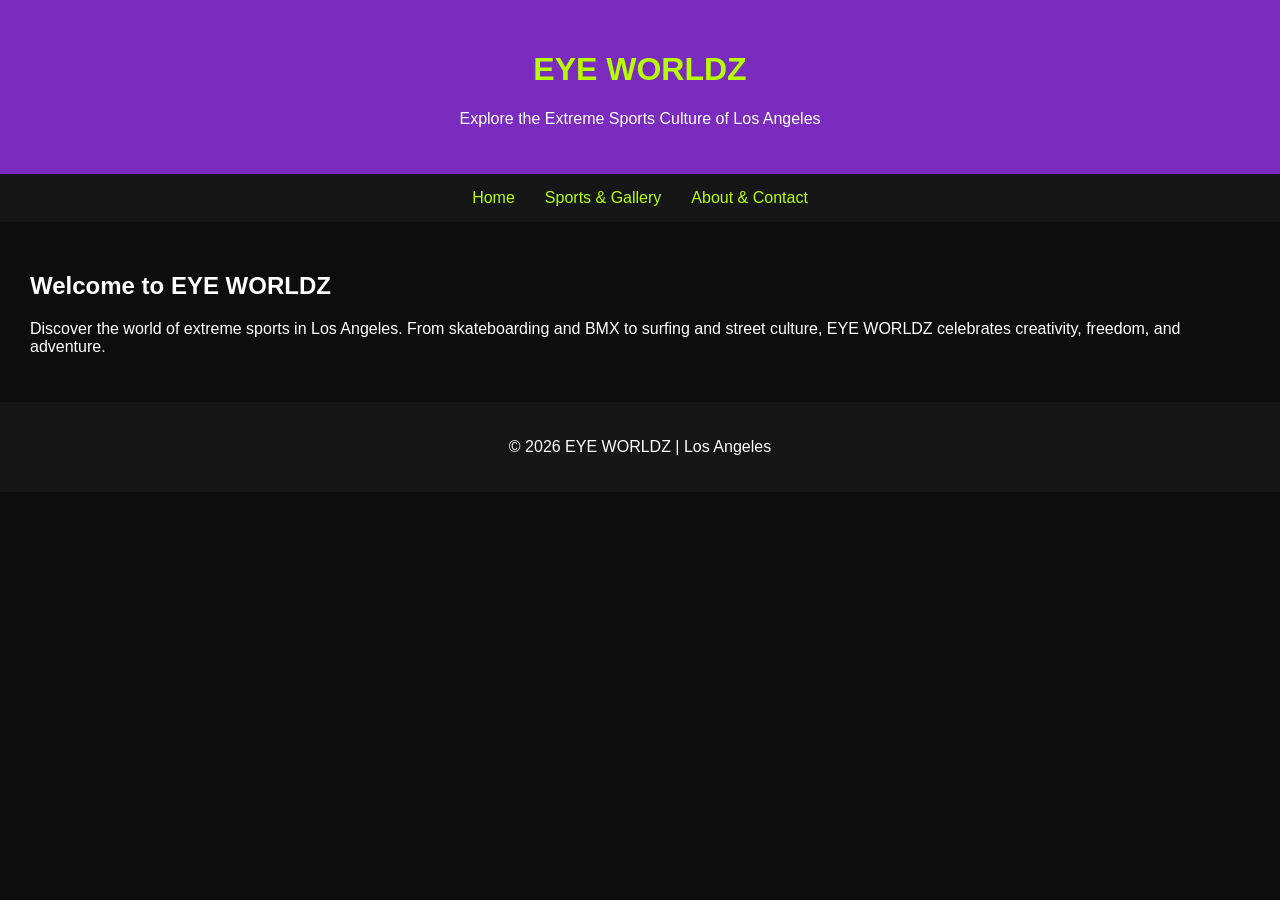
==== index.html @ 9c8a74a8 "Initial commit" ====
<!DOCTYPE html>
<html lang="en">
<head>
    <meta charset="UTF-8">
    <meta name="viewport" content="width=device-width, initial-scale=1.0">
    <title>EYE WORLDZ | Home</title>
    <link rel="stylesheet" href="style.css">
</head>
<body>
<header><h1>EYE WORLDZ</h1><p>Explore the Extreme Sports Culture of Los Angeles</p></header>
<nav><a href="index.html">Home</a><a href="sports.html">Sports & Gallery</a><a href="about.html">About & Contact</a></nav> 
<main><h2>Welcome to EYE WORLDZ</h2><p>Discover the world of extreme sports in Los Angeles. From skateboarding and BMX to surfing and street culture, EYE WORLDZ celebrates creativity, freedom, and adventure. </p></main>
<footer>
    <p>&copy; 2026 EYE WORLDZ | Los Angeles</p>
</footer>
</body>
</html>
---- style.css ----
body {
    background-color: #0D0D0D;
    color: #FFFFFF;
    font-family: Arial, sans-serif;
    margin: 0;
    padding: 0;
}

header {
    background-color: #7B2CBF;
    text-align: center;
    padding: 30px;
}

h1 {
    color: #B6FF00;
}

nav {
    background-color: #161616;
    text-align: center;
    padding: 15px;
}

nav a {
    color: #B6FF00;
    margin: 15px;
    text-decoration: none;
}

main {
    padding: 30px;
}
main img {
    display: block;
    margin-top: 25px;
    border: 3px solid #B6FF00;
    border-radius: 10px;
    max-width: 100%;
    height: auto;
}
main img + p {
    color: #B6FF00;
    font-size: 18px;
    font-weight: bold;
    margin-top: 10px;
    margin-bottom: 30px;
}
main img {
    cursor: pointer;
    transition: transform 0.3s ease;
}
main img.zoomed {
    transform: scale(1.3);
}
footer {
    background-color: #161616;
    color: #FFFFFF;
    text-align: center;
    padding: 20px;
}
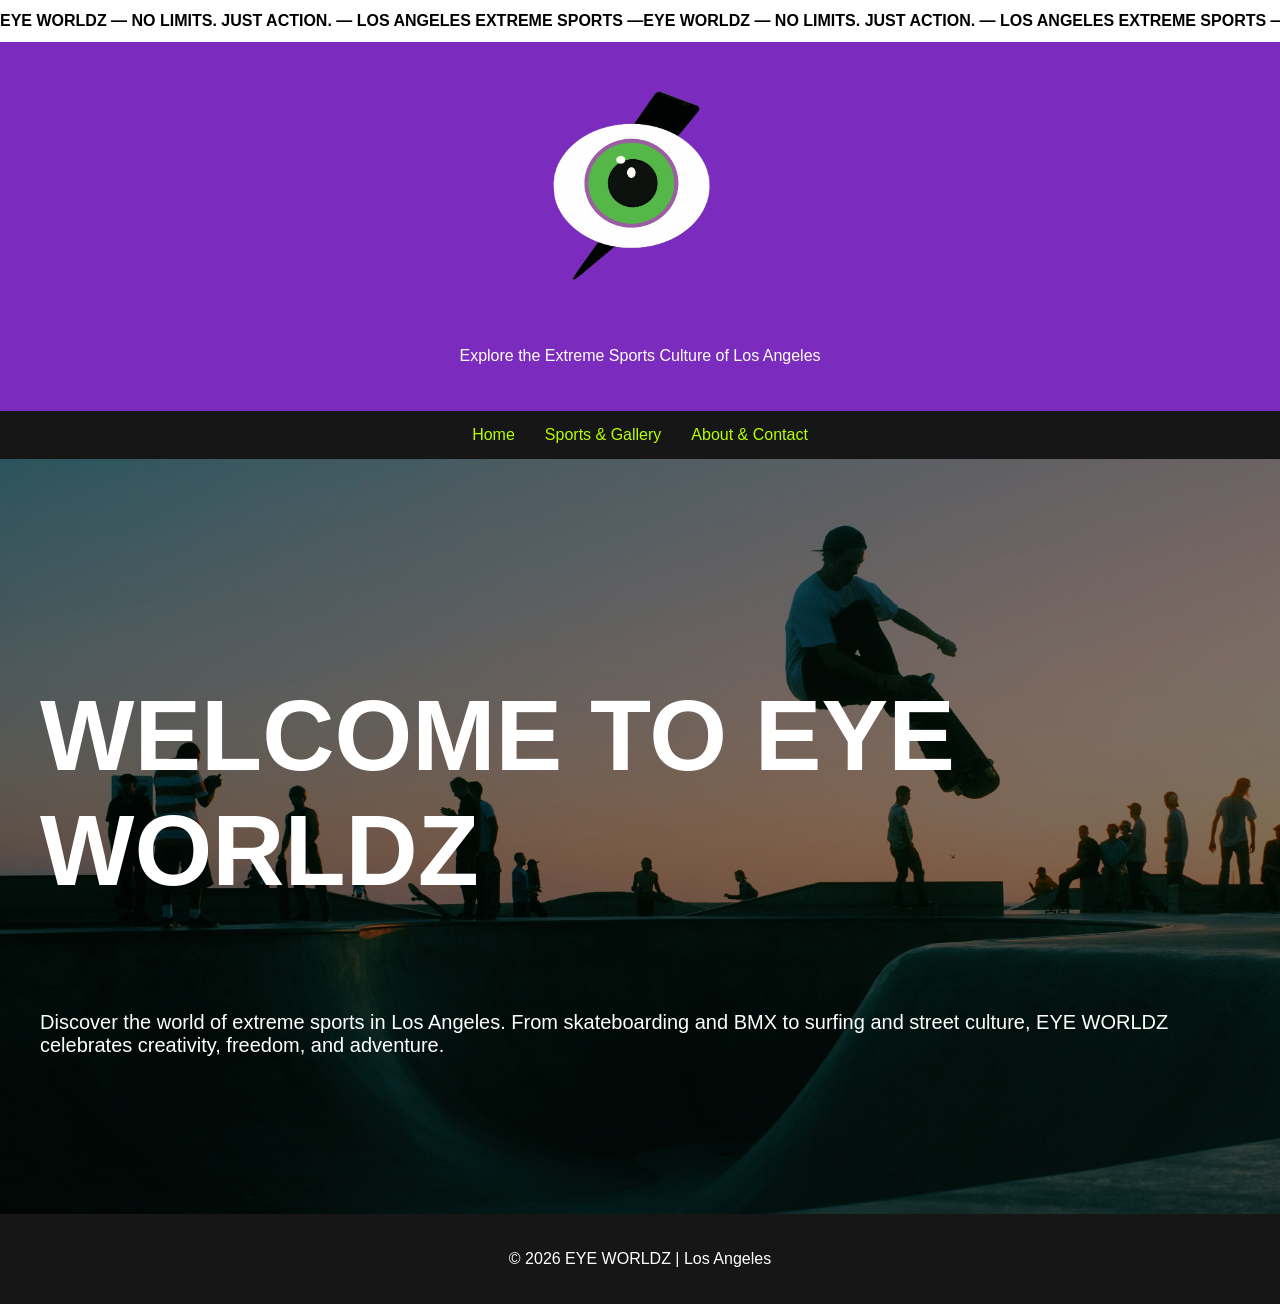
==== commit 44465343: "updated logo and pages new updates" ====
--- a/index.html
+++ b/index.html
@@ -6,10 +6,15 @@
     <title>EYE WORLDZ | Home</title>
     <link rel="stylesheet" href="style.css">
 </head>
-<body>
-<header><h1>EYE WORLDZ</h1><p>Explore the Extreme Sports Culture of Los Angeles</p></header>
+<body><div class="ticker">
+    <div class="ticker-track">
+        <span>EYE WORLDZ — NO LIMITS. JUST ACTION. — LOS ANGELES EXTREME SPORTS — </span>
+        <span>EYE WORLDZ — NO LIMITS. JUST ACTION. — LOS ANGELES EXTREME SPORTS — </span>
+    </div>
+</div>
+<header><img src="eye.png" alt="EYE WORLDZ Logo" class="site-logo"><p>Explore the Extreme Sports Culture of Los Angeles</p></header>
 <nav><a href="index.html">Home</a><a href="sports.html">Sports & Gallery</a><a href="about.html">About & Contact</a></nav> 
-<main><h2>Welcome to EYE WORLDZ</h2><p>Discover the world of extreme sports in Los Angeles. From skateboarding and BMX to surfing and street culture, EYE WORLDZ celebrates creativity, freedom, and adventure. </p></main>
+<main class="hero"><h2>Welcome to EYE WORLDZ</h2><p>Discover the world of extreme sports in Los Angeles. From skateboarding and BMX to surfing and street culture, EYE WORLDZ celebrates creativity, freedom, and adventure. </p></main>
 <footer>
     <p>&copy; 2026 EYE WORLDZ | Los Angeles</p>
 </footer>
--- a/style.css
+++ b/style.css
@@ -58,4 +58,112 @@
     color: #FFFFFF;
     text-align: center;
     padding: 20px;
+}
+.ticker {
+    background-color: #FFFFFF;
+    color: #000000;
+    overflow: hidden;
+    white-space: nowrap;
+    padding: 12px 0;
+    font-weight: bold;
+}
+
+.ticker-track {
+    display: flex;
+    width: max-content;
+    animation: scroll 15s linear infinite;
+}
+
+.ticker-track span {
+    flex-shrink: 0;
+}
+
+@keyframes scroll {
+    from {
+        transform: translateX(0);
+    }
+    to {
+        transform: translateX(-50%);
+    }
+}
+.hero {
+    position: relative;
+    isolation: isolate;
+    overflow: hidden;
+    min-height: 75vh;
+    display: flex;
+    flex-direction: column;
+    justify-content: center;
+    padding: 40px;
+}
+
+.hero::before {
+    content: "";
+    position: absolute;
+    inset: 0;
+    z-index: -1;
+    background-image: linear-gradient(
+        rgba(0, 0, 0, 0.5),
+        rgba(0, 0, 0, 0.5)
+    ), url("mid air.jpg");
+    background-size: cover;
+    background-position: center top;
+    animation: heroZoom 12s ease-in-out infinite alternate;
+}
+
+.hero h2 {
+    font-size: clamp(40px, 8vw, 100px);
+    color: #FFFFFF;
+    text-transform: uppercase;
+}
+
+.hero p {
+    font-size: 20px;
+    color: #FFFFFF;
+}
+
+@keyframes heroZoom {
+    from {
+        transform: scale(1);
+    }
+    to {
+        transform: scale(1.15);
+    }
+}
+.featured-video {
+    width: 45%;
+    margin-left: auto;
+    margin-bottom: 30px;
+}
+
+.featured-video video {
+    width: 100%;
+    height: auto;
+    border: 3px solid #B6FF00;
+    border-radius: 10px;
+    display: block;
+}
+.gallery-grid {
+    display: grid;
+    grid-template-columns: repeat(3, minmax(0, 1fr));
+    gap: 25px;
+}
+
+.gallery-item img {
+    width: 100%;
+    height: 220px;
+    object-fit: cover;
+    box-sizing: border-box;
+    margin-top: 0;
+}
+
+.gallery-item {
+    min-width: 0;
+}
+.site-logo {
+    display: block;
+    width: 200px;
+    max-width: 100%;
+    height: auto;
+    margin: 0 auto;
 }
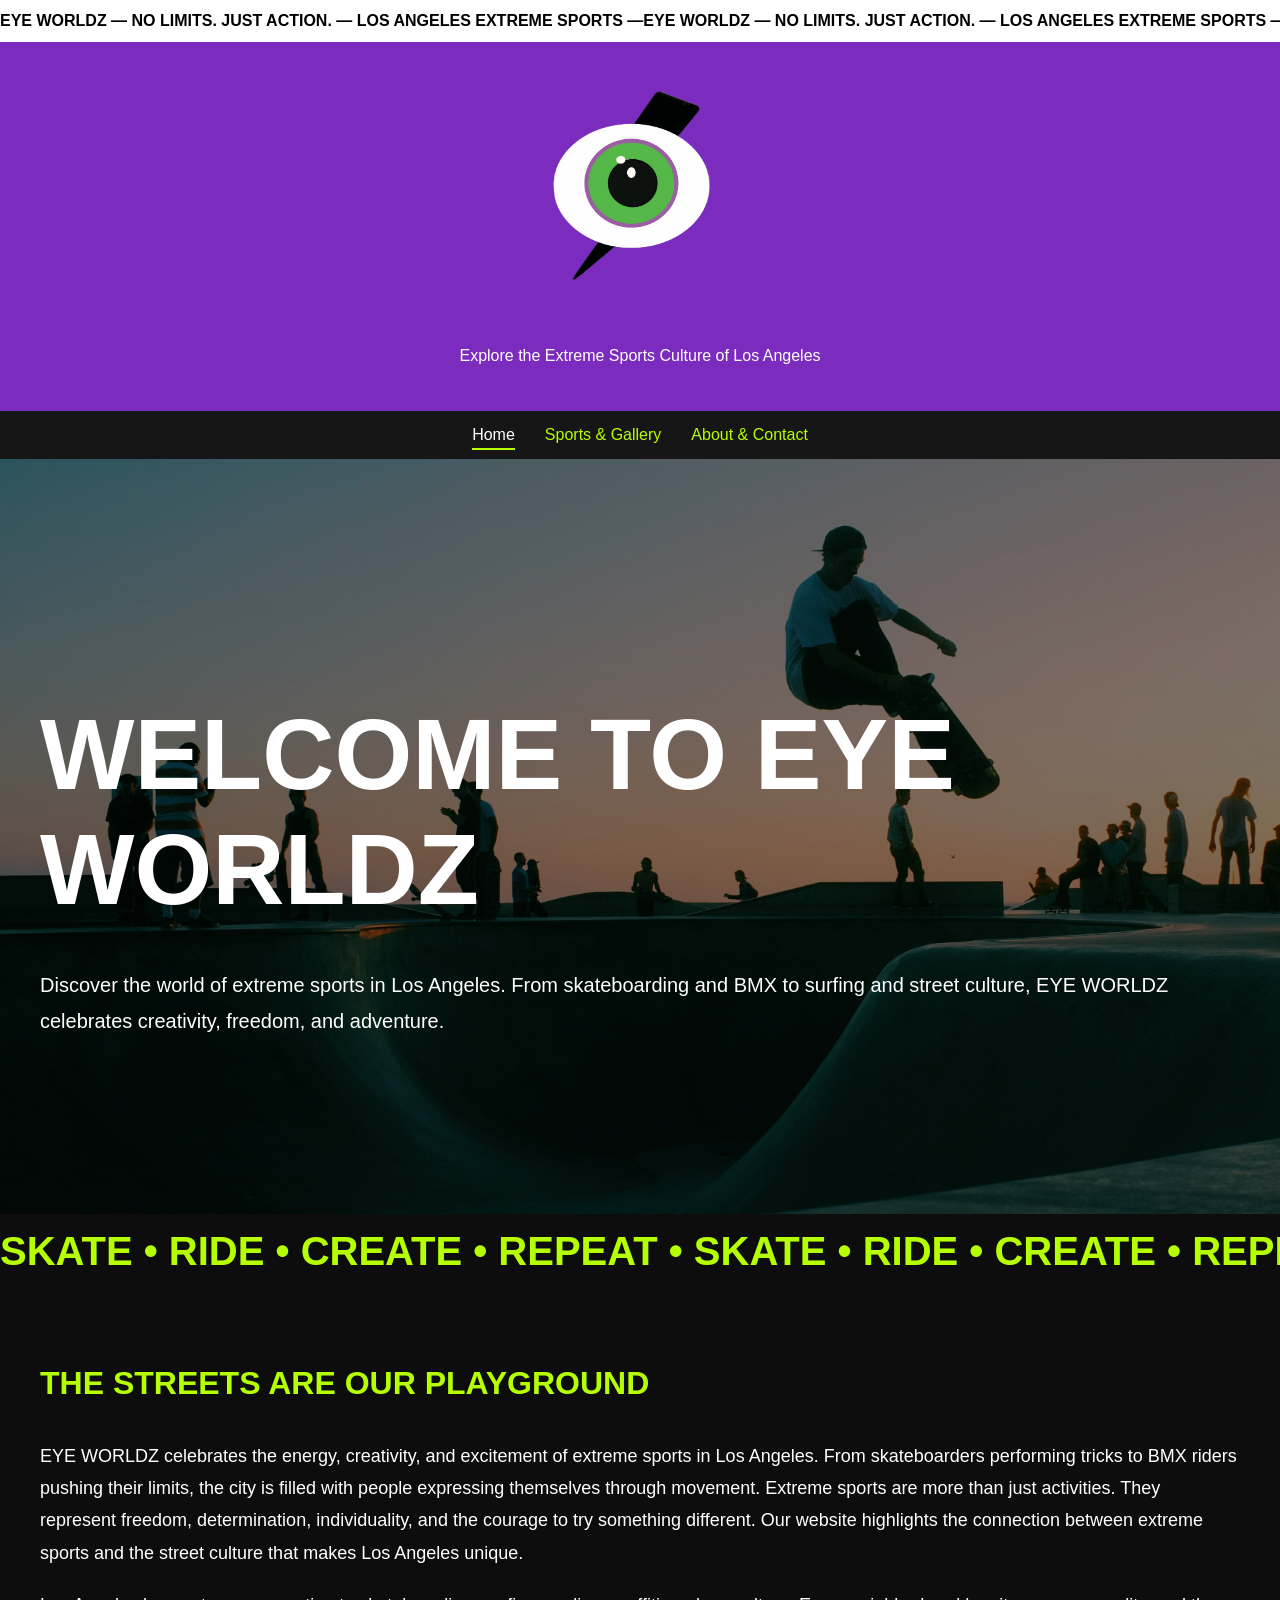
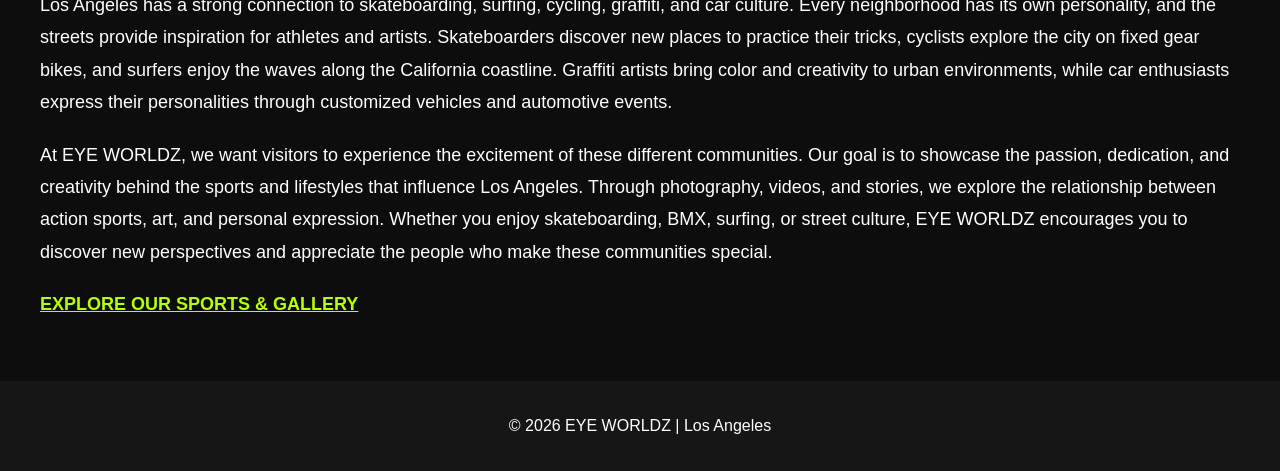
==== commit cc942d87: "update gallery effects and final website improvements new updates" ====
--- a/index.html
+++ b/index.html
@@ -3,6 +3,7 @@
 <head>
     <meta charset="UTF-8">
     <meta name="viewport" content="width=device-width, initial-scale=1.0">
+    <meta name="description" content="Explore extreme sports, skateboarding, surfing, car culture, and street art in Los Angeles with EYE WORLDZ.">
     <title>EYE WORLDZ | Home</title>
     <link rel="stylesheet" href="style.css">
 </head>
@@ -13,10 +14,28 @@
     </div>
 </div>
 <header><img src="eye.png" alt="EYE WORLDZ Logo" class="site-logo"><p>Explore the Extreme Sports Culture of Los Angeles</p></header>
-<nav><a href="index.html">Home</a><a href="sports.html">Sports & Gallery</a><a href="about.html">About & Contact</a></nav> 
+<nav><a href="index.html" class="active">Home</a><a href="sports.html">Sports & Gallery</a><a href="about.html">About & Contact</a></nav> 
 <main class="hero"><h2>Welcome to EYE WORLDZ</h2><p>Discover the world of extreme sports in Los Angeles. From skateboarding and BMX to surfing and street culture, EYE WORLDZ celebrates creativity, freedom, and adventure. </p></main>
+<div class="street-ticker">
+    <div class="street-ticker-track">
+        <span>SKATE • RIDE • CREATE • REPEAT •&nbsp;</span>
+        <span>SKATE • RIDE • CREATE • REPEAT •&nbsp;</span>
+    </div>
+</div>
+<section class="home-story">
+    <h2>THE STREETS ARE OUR PLAYGROUND</h2>
+
+    <p>EYE WORLDZ celebrates the energy, creativity, and excitement of extreme sports in Los Angeles. From skateboarders performing tricks to BMX riders pushing their limits, the city is filled with people expressing themselves through movement. Extreme sports are more than just activities. They represent freedom, determination, individuality, and the courage to try something different. Our website highlights the connection between extreme sports and the street culture that makes Los Angeles unique.</p>
+
+    <p>Los Angeles has a strong connection to skateboarding, surfing, cycling, graffiti, and car culture. Every neighborhood has its own personality, and the streets provide inspiration for athletes and artists. Skateboarders discover new places to practice their tricks, cyclists explore the city on fixed gear bikes, and surfers enjoy the waves along the California coastline. Graffiti artists bring color and creativity to urban environments, while car enthusiasts express their personalities through customized vehicles and automotive events.</p>
+
+    <p>At EYE WORLDZ, we want visitors to experience the excitement of these different communities. Our goal is to showcase the passion, dedication, and creativity behind the sports and lifestyles that influence Los Angeles. Through photography, videos, and stories, we explore the relationship between action sports, art, and personal expression. Whether you enjoy skateboarding, BMX, surfing, or street culture, EYE WORLDZ encourages you to discover new perspectives and appreciate the people who make these communities special.</p>
+
+    <p><a href="sports.html">EXPLORE OUR SPORTS & GALLERY</a></p>
+</section>
 <footer>
     <p>&copy; 2026 EYE WORLDZ | Los Angeles</p>
 </footer>
+<script src="script.js"></script>
 </body>
 </html>
--- a/style.css
+++ b/style.css
@@ -105,7 +105,7 @@
     background-image: linear-gradient(
         rgba(0, 0, 0, 0.5),
         rgba(0, 0, 0, 0.5)
-    ), url("mid air.jpg");
+    ), url("midair.jpg");
     background-size: cover;
     background-position: center top;
     animation: heroZoom 12s ease-in-out infinite alternate;
@@ -166,4 +166,165 @@
     max-width: 100%;
     height: auto;
     margin: 0 auto;
+}
+.video-row {
+    display: flex;
+    gap: 20px;
+    margin: 30px auto;
+    width: 100%;
+}
+
+.video-row .featured-video {
+    flex: 1;
+    min-width: 0;
+    width: auto;
+    max-width: none;
+    margin: 0;
+}
+
+.video-row video {
+    width: 100%;
+    aspect-ratio: 16 / 9;
+    object-fit: contain;
+    background-color: black;
+}
+
+@media (max-width: 700px) {
+    .video-row {
+        flex-direction: column;
+    }
+}
+.video-row .featured-video p {
+    color: #B6FF00;
+    font-size: 18px;
+    font-weight: bold;
+    text-align: center;
+    margin-top: 10px;
+}
+.home-story {
+    background-color: #0D0D0D;
+    color: #FFFFFF;
+    padding: 40px;
+    line-height: 1.8;
+}
+
+.home-story h2 {
+    color: #B6FF00;
+    font-size: 32px;
+}
+
+.home-story p {
+    font-size: 18px;
+    margin-bottom: 20px;
+}
+
+.home-story a {
+    color: #B6FF00;
+    font-weight: bold;
+}
+main h2 {
+    color: #B6FF00;
+    text-transform: uppercase;
+    font-size: 28px;
+    margin-bottom: 20px;
+}
+
+main p {
+    color: #FFFFFF;
+    font-size: 18px;
+    line-height: 1.8;
+    margin-bottom: 20px;
+}
+
+main a {
+    color: #B6FF00;
+}
+nav a:hover {
+    color: #FFFFFF;
+    text-decoration: underline;
+}
+nav a.active {
+    color: #FFFFFF;
+    border-bottom: 2px solid #B6FF00;
+    padding-bottom: 5px;
+}
+@media (max-width: 700px) {
+    .gallery-grid {
+        grid-template-columns: 1fr;
+        gap: 20px;
+    }
+
+    .gallery-item img {
+        width: 100%;
+        height: auto;
+    }
+
+    .home-story {
+        padding: 20px;
+    }
+
+    .hero {
+        padding: 20px;
+    }
+}
+nav a:focus-visible,
+main a:focus-visible,
+details summary:focus-visible {
+    outline: 3px solid #B6FF00;
+    outline-offset: 4px;
+}
+.hero h2 {
+    opacity: 0;
+    transform: translateY(40px);
+}
+
+.hero h2.hero-animate {
+    animation: titleReveal 1.5s ease-out forwards;
+}
+
+@keyframes titleReveal {
+    from {
+        opacity: 0;
+        transform: translateY(40px);
+    }
+    to {
+        opacity: 1;
+        transform: translateY(0);
+    }
+}
+.gallery-item img {
+    filter: grayscale(100%);
+    transition: filter 0.4s ease, transform 0.3s ease;
+}
+
+.gallery-item img:hover {
+    filter: grayscale(0%);
+}
+.street-ticker {
+    overflow: hidden;
+    background-color: #0D0D0D;
+    padding: 15px 0;
+}
+
+.street-ticker-track {
+    display: flex;
+    width: max-content;
+    animation: streetScroll 15s linear infinite;
+}
+
+.street-ticker span {
+    flex-shrink: 0;
+    color: #B6FF00;
+    font-size: 40px;
+    font-weight: bold;
+    white-space: nowrap;
+}
+
+@keyframes streetScroll {
+    from {
+        transform: translateX(0);
+    }
+    to {
+        transform: translateX(-50%);
+    }
 }
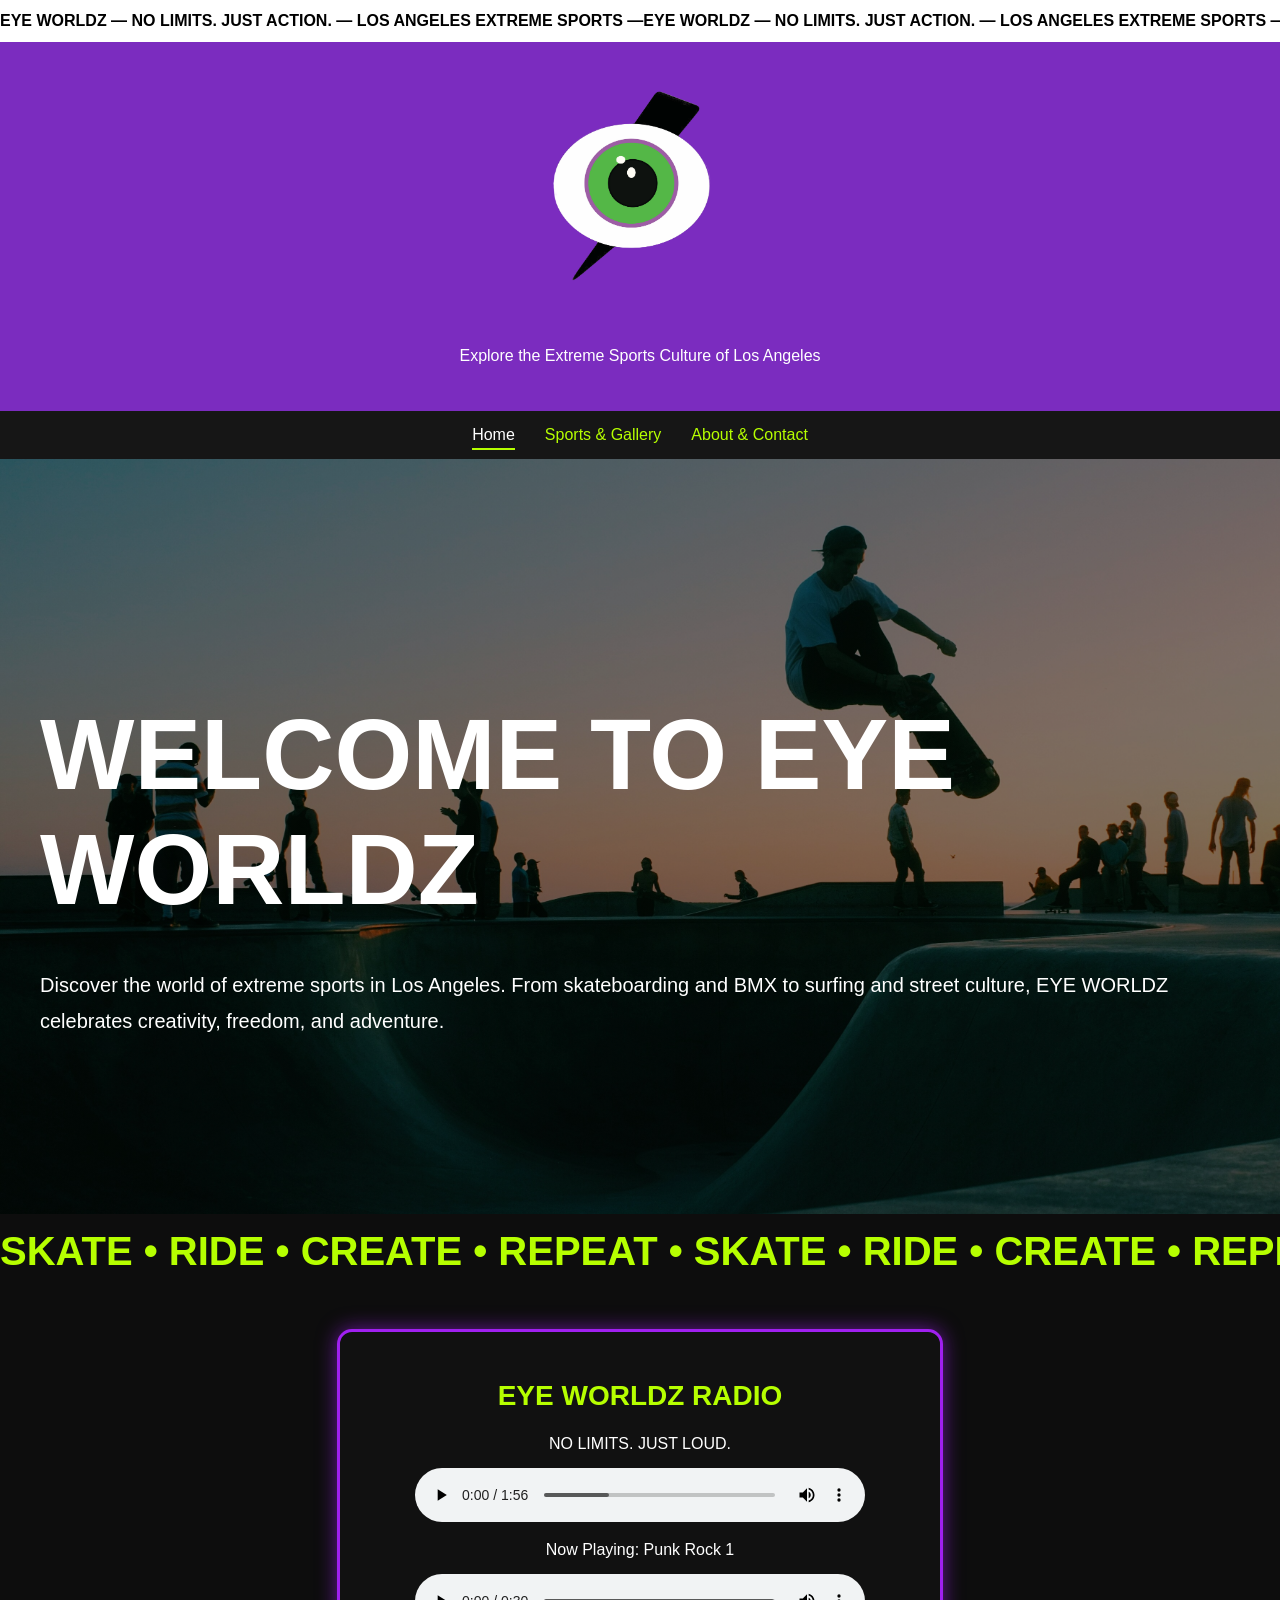
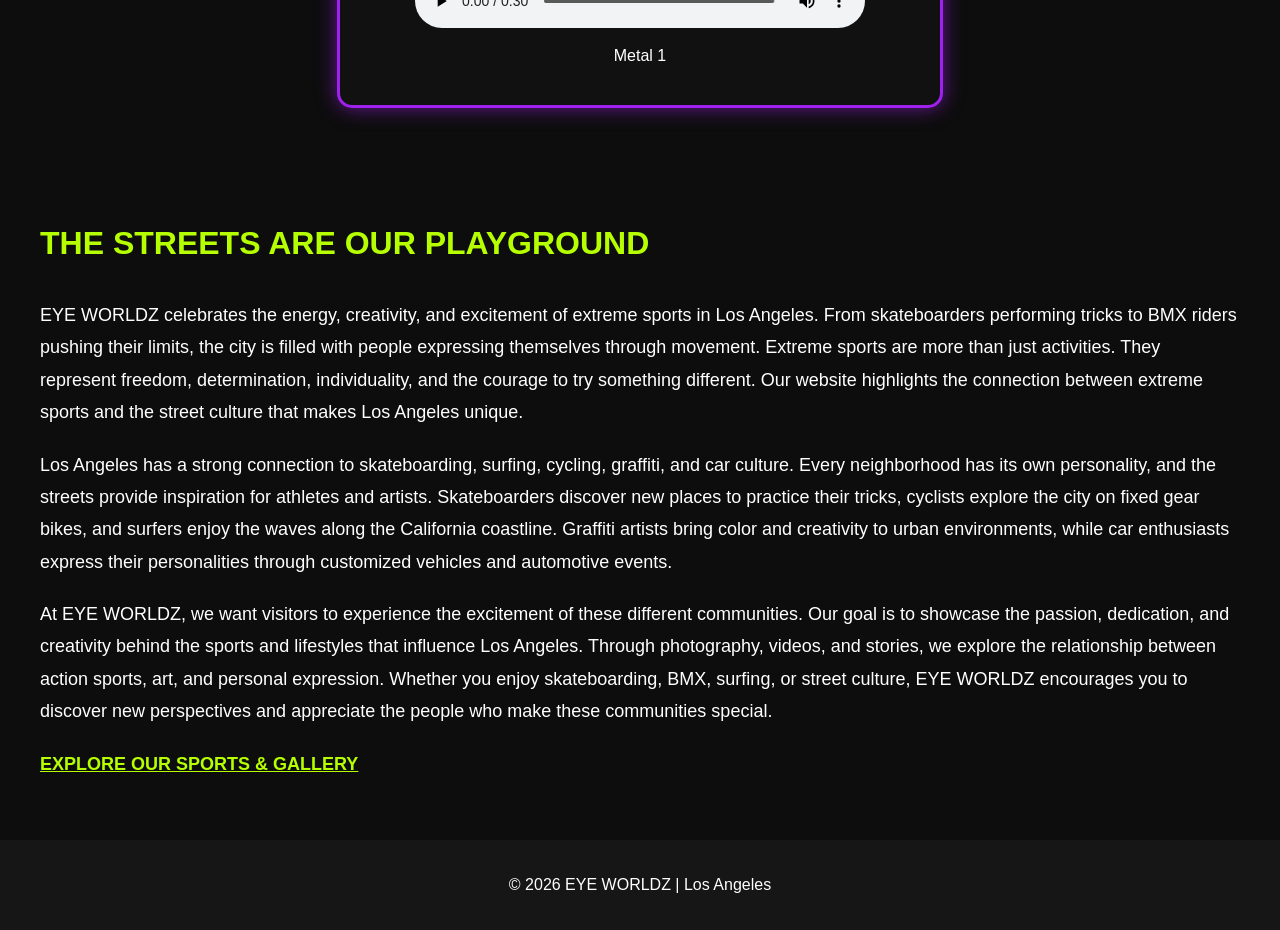
==== commit 30d02f19: "6 new updates index,playlist,sportshtml," ====
--- a/index.html
+++ b/index.html
@@ -22,6 +22,18 @@
         <span>SKATE • RIDE • CREATE • REPEAT •&nbsp;</span>
     </div>
 </div>
+<section class="radio-player">
+    <h2>EYE WORLDZ RADIO</h2>
+    <p>NO LIMITS. JUST LOUD.</p>
+ <audio controls>
+        <source src="punkrock1.mp3" type="audio/mpeg">
+        Your browser does not support audio.
+    </audio>
+ <p>Now Playing: Punk Rock 1</p>
+ <audio controls src="metal1.mp3">
+</audio>
+<p>Metal 1</p>
+</section>
 <section class="home-story">
     <h2>THE STREETS ARE OUR PLAYGROUND</h2>
 
--- a/style.css
+++ b/style.css
@@ -327,4 +327,85 @@
     to {
         transform: translateX(-50%);
     }
+}
+/* Neon glow for gallery pictures */
+.sports-page .gallery-item img {
+    border: 3px solid #B6FF00;
+    box-shadow: 0 0 10px #B6FF00,
+                0 0 20px rgba(182, 255, 0, 0.4);
+    transition: box-shadow 0.3s ease, filter 0.4s ease, transform 0.3s ease;
+}
+
+.sports-page .gallery-item img:hover {
+    box-shadow: 0 0 20px #B6FF00,
+                0 0 35px rgba(182, 255, 0, 0.7);
+}
+/* Purple neon glow for both videos */
+.sports-page .featured-video video {
+    border: 3px solid #A020F0;
+    border-radius: 10px;
+    box-shadow: 0 0 15px #A020F0,
+                0 0 30px rgba(160, 32, 240, 0.7);
+    box-sizing: border-box;
+}
+/* Venice Skatepark featured video */
+.sports-page .venice-feature {
+    width: 85%;
+    max-width: 900px;
+    margin: 50px auto;
+    text-align: center;
+}
+
+.sports-page .venice-feature h2 {
+    color: #B6FF00;
+    margin-bottom: 25px;
+}
+
+.sports-page .venice-feature video {
+    display: block;
+    width: 100%;
+    height: auto;
+    border: 4px solid #A020F0;
+    border-radius: 12px;
+    box-shadow: 0 0 15px #A020F0,
+                0 0 35px rgba(160, 32, 240, 0.7);
+}
+
+.sports-page .venice-feature p {
+    color: #B6FF00;
+    font-size: 18px;
+    font-weight: bold;
+    margin-top: 20px;
+}
+
+@media (max-width: 700px) {
+    .sports-page .venice-feature {
+        width: 95%;
+    }
+}
+/* EYE WORLDZ RADIO */
+.radio-player {
+    background: #111111;
+    border: 3px solid #A020F0;
+    border-radius: 15px;
+    box-shadow: 0 0 20px rgba(160, 32, 240, 0.6);
+    padding: 25px;
+    margin: 40px auto;
+    max-width: 550px;
+    text-align: center;
+}
+
+.radio-player h2 {
+    color: #B6FF00;
+    font-size: 28px;
+}
+
+.radio-player p {
+    color: #FFFFFF;
+    margin: 15px 0;
+}
+
+.radio-player audio {
+    width: 100%;
+    max-width: 450px;
 }
